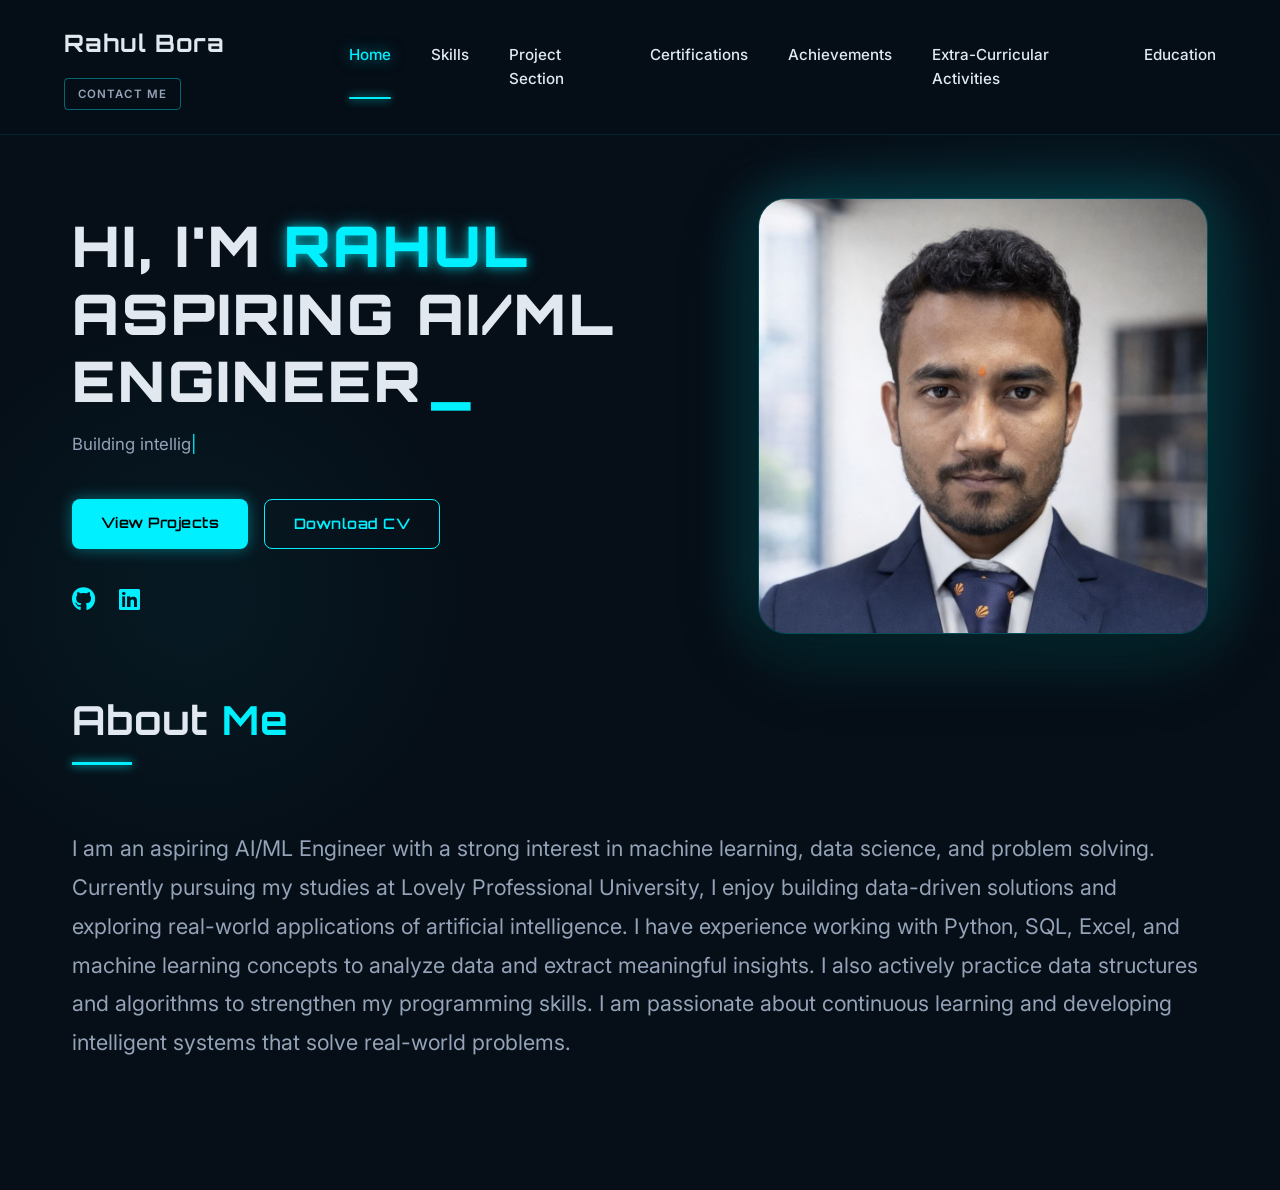
==== index.html @ 7b427ab5 "pushing" ====
<!DOCTYPE html>
<html lang="en">

<head>
    <meta charset="UTF-8">
    <meta name="viewport" content="width=device-width, initial-scale=1.0">
    <title>Rahul |Portfolio</title>
    <meta name="description" content="Portfolio of Rahul - Transforming business with intelligent automation and AI.">
    <link rel="stylesheet" href="styles.css">
    <link rel="preconnect" href="https://fonts.googleapis.com">
    <link rel="preconnect" href="https://fonts.gstatic.com" crossorigin>
    <link
        href="https://fonts.googleapis.com/css2?family=Inter:wght@400;500;600;700&family=Orbitron:wght@500;700;900&display=swap"
        rel="stylesheet">
    <link rel="stylesheet" href="https://cdnjs.cloudflare.com/ajax/libs/font-awesome/6.4.0/css/all.min.css">
</head>

<body>
    <nav class="navbar">
        <div class="logo">
            <span class="logo-text">Rahul Bora</span>
            <a href="contact.html" class="btn-nav-contact">Contact Me</a>
        </div>
        <div class="nav-links">
            <a href="index.html" class="active">Home</a>
            <a href="skills.html">Skills</a>
            <a href="projects.html">Project Section</a>
            <a href="certification.html">Certifications</a>
            <a href="achievements.html">Achievements</a>
            <a href="extracurriculars.html">Extra-Curricular Activities</a>
            <a href="education.html">Education</a>
        </div>
    </nav>

    <main>
        <section id="home" class="hero-section">
            <div class="hero-content">
                <h1>Hi, I'm <span class="highlight">Rahul</span><br>Aspiring AI/ML Engineer</h1>
                <p class="description">
                    Building intelligent AI/ML solutions by turning complex data into predictive models, smart
                    automation, and impactful real-world applications.
                </p>
                <div class="hero-buttons">
                    <a href="projects.html" class="btn btn-primary">View Projects</a>
                    <a href="CV.pdf" class="btn btn-secondary" download>Download CV</a>
                </div>
                <div class="social-links">
                    <a href="https://github.com/rahulbora-45" target="_blank"><i class="fab fa-github"></i></a>
                    <a href="https://www.linkedin.com/in/rahul-bora45" target="_blank"><i
                            class="fab fa-linkedin"></i></a>
                </div>
            </div>
            <div class="hero-image-container">
                <img src="Profile Pic.jpeg" alt="Rahul Bora profile picture" class="profile-image">
            </div>
        </section>

        <section id="about" class="about-section" style="padding-top: 0; margin-top: -2rem;">
            <div class="section-header" style="text-align: left;">
                <h2>About <span class="highlight">Me</span></h2>
                <div class="underline" style="margin-left: 0;"></div>
            </div>
            <div style="text-align: left; color: var(--text-muted); font-size: 1.35rem; line-height: 1.8;">
                <p>I am an aspiring AI/ML Engineer with a strong interest in machine learning, data science, and problem
                    solving. Currently pursuing my studies at Lovely Professional University, I enjoy building
                    data-driven solutions and exploring real-world applications of artificial intelligence. I have
                    experience working with Python, SQL, Excel, and machine learning concepts to analyze data and
                    extract meaningful insights. I also actively practice data structures and algorithms to strengthen
                    my programming skills. I am passionate about continuous learning and developing intelligent systems
                    that solve real-world problems.</p>
            </div>
        </section>

    </main>

    <script src="script.js"></script>
</body>

</html>
---- styles.css ----
:root {
    --bg-color: #060e17;
    /* Dark deep blue */
    --bg-light: #0d1825;
    --text-color: #e2e8f0;
    --accent-color: #00f0ff;
    /* Cyan */
    --accent-hover: #00c3d9;
    --nav-bg: rgba(6, 14, 23, 0.9);
    --card-bg: rgba(13, 24, 37, 0.6);
    --font-heading: 'Orbitron', sans-serif;
    --font-main: 'Inter', sans-serif;
    --text-muted: #94a3b8;

    /* Code syntax colors */
    --code-keyword: #c678dd;
    --code-string: #98c379;
    --code-variable: #e5c07b;
    --code-property: #61afef;
}

* {
    margin: 0;
    padding: 0;
    box-sizing: border-box;
    scroll-behavior: smooth;
}

body {
    background-color: var(--bg-color);
    color: var(--text-color);
    font-family: var(--font-main);
    line-height: 1.6;
    overflow-x: hidden;
    background-image:
        radial-gradient(circle at 15% 50%, rgba(0, 240, 255, 0.05), transparent 25%),
        radial-gradient(circle at 85% 30%, rgba(0, 240, 255, 0.05), transparent 25%);
}

/* Typography */
h1,
h2,
.logo {
    font-family: var(--font-heading);
    letter-spacing: 1px;
}

.highlight {
    color: var(--accent-color);
}

/* Navbar */
.navbar {
    position: fixed;
    top: 0;
    width: 100%;
    padding: 1.5rem 4rem;
    background: var(--nav-bg);
    backdrop-filter: blur(10px);
    z-index: 1000;
    display: flex;
    justify-content: space-between;
    align-items: center;
    border-bottom: 1px solid rgba(0, 240, 255, 0.1);
}

.logo {
    font-size: 1.5rem;
    font-weight: 700;
    display: flex;
    align-items: center;
    gap: 1rem;
    flex-wrap: wrap;
}

.btn-nav-contact {
    font-family: var(--font-main);
    font-size: 0.72rem;
    font-weight: 600;
    letter-spacing: 0.1em;
    text-transform: uppercase;
    text-decoration: none;
    color: var(--text-muted);
    padding: 0.5em 1.1em;
    border: 1px solid rgba(0, 240, 255, 0.4);
    border-radius: 4px;
    transition: color 0.25s ease, border-color 0.25s ease, box-shadow 0.25s ease, background 0.25s ease;
    white-space: nowrap;
}

.btn-nav-contact:hover {
    color: var(--accent-color);
    border-color: var(--accent-color);
    box-shadow: 0 0 14px rgba(0, 240, 255, 0.35);
    background: rgba(0, 240, 255, 0.06);
}

.logo-icon {
    display: flex;
    align-items: center;
    justify-content: center;
    width: 35px;
    height: 35px;
    border-radius: 50%;
    border: 2px solid var(--accent-color);
    color: var(--accent-color);
    font-size: 1.2rem;
}

.nav-links {
    display: flex;
    gap: 2.5rem;
}

.nav-links a {
    color: var(--text-color);
    text-decoration: none;
    font-weight: 500;
    font-size: 0.95rem;
    position: relative;
    padding: 0.2rem 0;
    transition: color 0.3s ease, text-shadow 0.3s ease;
}

.nav-links a::after {
    content: '';
    position: absolute;
    bottom: -4px;
    left: 50%;
    transform: translateX(-50%);
    width: 0;
    height: 2px;
    background: var(--accent-color);
    transition: width 0.3s cubic-bezier(0.175, 0.885, 0.32, 1.275), box-shadow 0.3s ease;
    box-shadow: 0 0 10px var(--accent-color);
    border-radius: 2px;
}

.nav-links a:hover,
.nav-links a.active {
    color: var(--accent-color);
    text-shadow: 0 0 15px rgba(0, 240, 255, 0.6);
}

.nav-links a:hover::after,
.nav-links a.active::after {
    width: 100%;
}

/* Main Container */
main {
    max-width: 1200px;
    margin: 0 auto;
    padding: 0 2rem;
}

/* Hero Section */
.hero-section {
    display: flex;
    justify-content: space-between;
    align-items: center;
    padding: 12rem 0 5rem 0;
    min-height: 80vh;
}

.hero-content {
    flex: 1;
    padding-right: 2rem;
    animation: fadeIn 1s ease-out forwards;
}

.hero-content h1 {
    font-size: 3.5rem;
    font-weight: 900;
    margin-bottom: 1rem;
    line-height: 1.2;
    text-transform: uppercase;
    letter-spacing: 3px;
    display: inline-block;
}

.hero-content h1 .highlight {
    color: var(--accent-color);
    text-shadow: 0 0 10px rgba(0, 240, 255, 0.6), 0 0 20px rgba(0, 240, 255, 0.4);
}

.hero-content h1::after {
    content: "_";
    color: var(--accent-color);
    animation: blinkCursor 1s step-start infinite;
    margin-left: 5px;
}

@keyframes blinkCursor {
    50% {
        opacity: 0;
    }
}

.description {
    font-size: 1.05rem;
    color: var(--text-muted);
    margin-bottom: 2.5rem;
    max-width: 580px;
    line-height: 1.7;
}

.hero-buttons {
    display: flex;
    gap: 1rem;
    margin-bottom: 2rem;
}

.btn {
    display: inline-block;
    padding: 0.8rem 1.8rem;
    border-radius: 8px;
    text-decoration: none;
    font-weight: 600;
    font-family: var(--font-heading);
    font-size: 0.9rem;
    letter-spacing: 0.5px;
    transition: all 0.3s ease;
}

.btn-primary {
    background-color: var(--accent-color);
    color: #000;
    box-shadow: 0 0 15px rgba(0, 240, 255, 0.4);
}

.btn-primary:hover {
    background-color: var(--accent-hover);
    box-shadow: 0 0 25px rgba(0, 240, 255, 0.6);
    transform: translateY(-2px);
}

.btn-secondary {
    background-color: transparent;
    color: var(--accent-color);
    border: 1px solid var(--accent-color);
}

.btn-secondary:hover {
    background-color: rgba(0, 240, 255, 0.1);
    transform: translateY(-2px);
}

.social-links {
    display: flex;
    gap: 1.5rem;
}

.social-links a {
    color: var(--accent-color);
    font-size: 1.5rem;
    transition: all 0.3s ease;
}

.social-links a:hover {
    color: #fff;
    text-shadow: 0 0 10px var(--accent-color);
    transform: translateY(-3px);
}

/* Hero Image */
.hero-image-container {
    flex: 1;
    display: flex;
    justify-content: flex-end;
    animation: slideInRight 1s ease-out forwards;
}

.profile-image {
    width: 450px;
    height: auto;
    border-radius: 28px;
    border: 1px solid rgba(0, 240, 255, 0.18);
    box-shadow:
        0 22px 55px rgba(0, 0, 0, 0.55),
        0 0 0 3px rgba(0, 240, 255, 0.07) inset,
        0 0 70px rgba(0, 240, 255, 0.14);
    filter: drop-shadow(0 0 30px rgba(0, 240, 255, 0.2));
    animation: float 6s ease-in-out infinite;
}

/* About Section */
.about-section {
    padding: 5rem 0 8rem 0;
}

.section-header {
    text-align: center;
    margin-bottom: 4rem;
}

.section-header h2 {
    font-size: 2.5rem;
    display: inline-block;
}

.underline {
    height: 3px;
    width: 60px;
    background-color: var(--accent-color);
    margin: 10px auto 0;
    box-shadow: 0 0 10px var(--accent-color);
}

.about-content {
    display: grid;
    grid-template-columns: 1fr 1fr;
    gap: 4rem;
    align-items: stretch;
}

/* Skills page: panels slide in when section is shown (triggered via .skills-panels-visible) */
.skills-page .about-content .code-window,
.skills-page .about-content .about-text {
    opacity: 0;
    will-change: transform, opacity;
}

.skills-page .about-content .code-window {
    transform: translateX(-4.5rem);
}

.skills-page .about-content .about-text {
    transform: translateX(4.5rem);
}

.skills-page .about-content.skills-panels-visible .code-window {
    animation: skillsPanelFromLeft 0.9s cubic-bezier(0.22, 1, 0.36, 1) forwards;
}

.skills-page .about-content.skills-panels-visible .about-text {
    animation: skillsPanelFromRight 0.9s cubic-bezier(0.22, 1, 0.36, 1) 0.08s forwards;
}

@media (prefers-reduced-motion: reduce) {

    .skills-page .about-content .code-window,
    .skills-page .about-content .about-text {
        opacity: 1;
        transform: none;
        will-change: auto;
    }

    .skills-page .about-content.skills-panels-visible .code-window,
    .skills-page .about-content.skills-panels-visible .about-text {
        animation: none;
    }
}

/* Code Window Container */
.code-window {
    background-color: #0d1117;
    border-radius: 12px;
    border: 1px solid rgba(255, 255, 255, 0.1);
    overflow: hidden;
    box-shadow: 0 20px 40px rgba(0, 0, 0, 0.5);
    display: flex;
    flex-direction: column;
    transition: transform 0.4s ease, box-shadow 0.4s ease, border-color 0.4s ease;
}

.code-window:hover {
    transform: translateY(-5px);
    box-shadow: 0 25px 50px rgba(0, 0, 0, 0.6), 0 0 20px rgba(0, 240, 255, 0.2);
    border-color: rgba(0, 240, 255, 0.3);
}

.window-header {
    background-color: #161b22;
    padding: 12px 20px;
    display: flex;
    align-items: center;
    border-bottom: 1px solid rgba(255, 255, 255, 0.05);
}

.dots {
    display: flex;
    gap: 8px;
    margin-right: 20px;
}

.dot {
    width: 12px;
    height: 12px;
    border-radius: 50%;
}

.dot.red {
    background-color: #ff5f56;
}

.dot.yellow {
    background-color: #ffbd2e;
}

.dot.green {
    background-color: #27c93f;
}

.filename {
    color: var(--text-muted);
    font-size: 0.9rem;
    font-family: monospace;
    flex: 1;
    text-align: center;
    margin-right: 44px;
    /* offset for dots to keep centered */
}

.code-content {
    padding: 24px;
    font-family: 'Consolas', 'Monaco', monospace;
    font-size: 0.95rem;
    line-height: 1.7;
    overflow-x: auto;
}

.code-content .keyword {
    color: var(--code-keyword);
}

.code-content .string {
    color: var(--code-string);
}

.code-content .variable {
    color: var(--code-variable);
}

.code-content .property {
    color: var(--code-property);
}

.profile-code-pre {
    min-height: 11.5em;
    margin: 0;
}

.profile-typewriter-cursor {
    display: inline-block;
    color: var(--accent-color);
    animation: blinkCursor 1s step-end infinite;
    font-weight: 600;
    margin-left: 1px;
}

/* About Text & Progress */
.about-text {
    display: flex;
    flex-direction: column;
    justify-content: center;
}

.subsection-title {
    font-family: var(--font-heading);
    color: var(--accent-color);
    font-size: 1.4rem;
    margin-bottom: 1rem;
    letter-spacing: 0.5px;
}

.mt-2 {
    margin-top: 2.5rem;
}

.about-text p {
    color: var(--text-muted);
    margin-bottom: 1.5rem;
}

/* Progress Bars */
.skills-list {
    display: flex;
    flex-direction: column;
    gap: 1rem;
    margin-bottom: 2rem;
    max-height: 380px;
    overflow-y: auto;
    padding-right: 0.5rem;
}

.skills-list::-webkit-scrollbar {
    width: 6px;
}

.skills-list::-webkit-scrollbar-track {
    background: rgba(255, 255, 255, 0.05);
    border-radius: 3px;
}

.skills-list::-webkit-scrollbar-thumb {
    background: rgba(0, 240, 255, 0.3);
    border-radius: 3px;
}

.skills-list::-webkit-scrollbar-thumb:hover {
    background: rgba(0, 240, 255, 0.6);
}

.skill-item {
    width: 100%;
    background: rgba(13, 24, 37, 0.4);
    backdrop-filter: blur(5px);
    padding: 0.9rem 1.2rem;
    border-radius: 10px;
    border: 1px solid rgba(0, 240, 255, 0.05);
    transition: all 0.3s ease;
    opacity: 0;
    transform: translateX(-20px);
    animation: slideInRight 0.6s ease-out forwards;
}

.skill-item:nth-child(1) {
    animation-delay: 0.1s;
}

.skill-item:nth-child(2) {
    animation-delay: 0.2s;
}

.skill-item:nth-child(3) {
    animation-delay: 0.3s;
}

.skill-item:nth-child(4) {
    animation-delay: 0.4s;
}

.skill-item:nth-child(5) {
    animation-delay: 0.5s;
}

.skill-item:nth-child(6) {
    animation-delay: 0.6s;
}

.skill-item:nth-child(7) {
    animation-delay: 0.7s;
}

.skill-item:hover {
    transform: translateX(5px) scale(1.02);
    background: rgba(13, 24, 37, 0.7);
    border-color: rgba(0, 240, 255, 0.3);
    box-shadow: 0 5px 15px rgba(0, 0, 0, 0.3), inset 0 0 10px rgba(0, 240, 255, 0.05);
}

.skill-info {
    display: flex;
    justify-content: space-between;
    margin-bottom: 12px;
    font-size: 0.95rem;
    font-weight: 600;
}

.skill-info span:last-child {
    color: var(--accent-color);
    text-shadow: 0 0 5px rgba(0, 240, 255, 0.5);
}

.progress-bar {
    height: 8px;
    background-color: rgba(255, 255, 255, 0.05);
    border-radius: 4px;
    overflow: hidden;
    position: relative;
    box-shadow: inset 0 1px 3px rgba(0, 0, 0, 0.5);
}

.progress {
    height: 100%;
    background: linear-gradient(90deg, var(--accent-color), #00ff88);
    border-radius: 4px;
    box-shadow: 0 0 15px var(--accent-color);
    transform-origin: left;
    animation: fillProgress 1.5s cubic-bezier(0.1, 0.7, 0.1, 1) forwards;
}

.progress::after {
    content: '';
    position: absolute;
    right: 0;
    top: 50%;
    transform: translateY(-50%);
    width: 6px;
    height: 14px;
    background: #fff;
    border-radius: 2px;
    box-shadow: 0 0 10px #fff, 0 0 20px var(--accent-color);
}

@keyframes fillProgress {
    from {
        transform: scaleX(0);
    }

    to {
        transform: scaleX(1);
    }
}

/* Tags */
.tags {
    display: flex;
    flex-wrap: wrap;
    gap: 12px;
    margin-top: auto;
}

.tag {
    padding: 8px 18px;
    border-radius: 25px;
    border: 1px solid rgba(0, 240, 255, 0.2);
    color: var(--accent-color);
    font-size: 0.85rem;
    font-weight: 500;
    letter-spacing: 0.5px;
    background-color: rgba(0, 240, 255, 0.05);
    backdrop-filter: blur(5px);
    transition: all 0.3s cubic-bezier(0.175, 0.885, 0.32, 1.275);
    opacity: 0;
    transform: translateY(10px);
    animation: fadeIn 0.5s ease-out forwards;
}

.tags .tag:nth-child(1) {
    animation-delay: 0.3s;
}

.tags .tag:nth-child(2) {
    animation-delay: 0.4s;
}

.tags .tag:nth-child(3) {
    animation-delay: 0.5s;
}

.tags .tag:nth-child(4) {
    animation-delay: 0.6s;
}

.tags .tag:nth-child(5) {
    animation-delay: 0.7s;
}

.tags .tag:nth-child(6) {
    animation-delay: 0.8s;
}

.tags .tag:nth-child(7) {
    animation-delay: 0.9s;
}

.tag:hover {
    background-color: var(--accent-color);
    color: #000;
    box-shadow: 0 0 15px rgba(0, 240, 255, 0.5);
    transform: translateY(-3px) scale(1.05);
}

/* Project Tech Stack Tags */
.tech-stack {
    display: flex;
    flex-wrap: wrap;
    gap: 10px;
}

.tech-tag {
    padding: 6px 14px;
    border-radius: 6px;
    background: rgba(0, 240, 255, 0.05);
    border: 1px solid rgba(0, 240, 255, 0.2);
    color: var(--accent-color);
    font-size: 0.85rem;
    font-weight: 500;
    letter-spacing: 0.5px;
    transition: all 0.3s ease;
}

.tech-tag:hover {
    background: rgba(0, 240, 255, 0.15);
    border-color: var(--accent-color);
    box-shadow: 0 0 15px rgba(0, 240, 255, 0.3);
    transform: translateY(-2px);
    color: #fff;
    text-shadow: 0 0 5px rgba(0, 240, 255, 0.8);
}

/* Education Timeline Section */
.education-timeline {
    position: relative;
    max-width: 800px;
    margin: 0 auto;
    padding: 2rem 0;
}

.education-timeline::before {
    content: '';
    position: absolute;
    top: 0;
    left: 20px;
    height: 100%;
    width: 2px;
    background: linear-gradient(to bottom, transparent, var(--accent-color), transparent);
    box-shadow: 0 0 10px var(--accent-color);
}

.timeline-item {
    position: relative;
    padding-left: 60px;
    margin-bottom: 3rem;
    opacity: 0;
    transform: translateX(-30px);
    animation: slideInRight 0.8s ease-out forwards;
}

.timeline-item:nth-child(1) {
    animation-delay: 0.1s;
}

.timeline-item:nth-child(2) {
    animation-delay: 0.3s;
}

.timeline-item:nth-child(3) {
    animation-delay: 0.5s;
}

.timeline-item:last-child {
    margin-bottom: 0;
}

.timeline-dot {
    position: absolute;
    left: 0;
    top: 0;
    width: 42px;
    height: 42px;
    background: var(--bg-color);
    border: 2px solid var(--accent-color);
    border-radius: 50%;
    display: flex;
    align-items: center;
    justify-content: center;
    color: var(--accent-color);
    font-size: 1.1rem;
    box-shadow: 0 0 15px rgba(0, 240, 255, 0.4);
    z-index: 2;
    transition: all 0.3s ease;
}

.timeline-item:hover .timeline-dot {
    background: var(--accent-color);
    color: #000;
    box-shadow: 0 0 20px var(--accent-color), 0 0 40px var(--accent-color);
    transform: scale(1.1);
}

.timeline-content {
    background: rgba(13, 24, 37, 0.4);
    backdrop-filter: blur(10px);
    border: 1px solid rgba(0, 240, 255, 0.1);
    border-radius: 12px;
    padding: 1.8rem;
    position: relative;
    transition: all 0.4s ease;
    overflow: hidden;
}

.timeline-content::before {
    content: '';
    position: absolute;
    top: 0;
    left: 0;
    width: 3px;
    height: 0;
    background: var(--accent-color);
    transition: height 0.4s ease;
}

.timeline-item:hover .timeline-content {
    transform: translateY(-5px);
    border-color: rgba(0, 240, 255, 0.3);
    box-shadow: 0 10px 30px rgba(0, 0, 0, 0.5), inset 0 0 20px rgba(0, 240, 255, 0.05);
}

.timeline-item:hover .timeline-content::before {
    height: 100%;
}

.timeline-header {
    display: flex;
    justify-content: space-between;
    align-items: flex-start;
    flex-wrap: wrap;
    gap: 10px;
    margin-bottom: 0.8rem;
}

.timeline-header .duration {
    font-size: 0.85rem;
    color: var(--accent-color);
    background: rgba(0, 240, 255, 0.1);
    padding: 0.3rem 0.8rem;
    border-radius: 20px;
    border: 1px solid rgba(0, 240, 255, 0.2);
    display: flex;
    align-items: center;
    gap: 6px;
}

.timeline-content .institution {
    color: #fff;
    font-size: 1.25rem;
    font-family: var(--font-heading);
    margin: 0;
    letter-spacing: 0.5px;
}

.timeline-content .degree {
    color: var(--text-color);
    font-size: 1.05rem;
    font-weight: 500;
    margin-bottom: 1.2rem;
}

.timeline-details {
    display: flex;
    justify-content: space-between;
    align-items: center;
    border-top: 1px solid rgba(255, 255, 255, 0.05);
    padding-top: 1.2rem;
    font-size: 0.9rem;
}

.timeline-details .location {
    color: var(--text-muted);
    display: flex;
    align-items: center;
    gap: 6px;
}

.timeline-details .score {
    font-weight: 600;
    font-family: var(--font-heading);
    letter-spacing: 1px;
}

/* Animations */
@keyframes fadeIn {
    from {
        opacity: 0;
        transform: translateY(20px);
    }

    to {
        opacity: 1;
        transform: translateY(0);
    }
}

@keyframes slideInRight {
    from {
        opacity: 0;
        transform: translateX(30px);
    }

    to {
        opacity: 1;
        transform: translateX(0);
    }
}

@keyframes skillsPanelFromLeft {
    from {
        opacity: 0;
        transform: translateX(-4.5rem);
    }

    to {
        opacity: 1;
        transform: translateX(0);
    }
}

@keyframes skillsPanelFromRight {
    from {
        opacity: 0;
        transform: translateX(4.5rem);
    }

    to {
        opacity: 1;
        transform: translateX(0);
    }
}

@keyframes float {
    0% {
        transform: translateY(0px);
    }

    50% {
        transform: translateY(-15px);
    }

    100% {
        transform: translateY(0px);
    }
}

/* Responsive */
@media (max-width: 968px) {
    .navbar {
        padding: 1.5rem 2rem;
    }

    .hero-section {
        flex-direction: column;
        text-align: center;
        padding-top: 8rem;
    }

    .hero-content {
        padding-right: 0;
        margin-bottom: 3rem;
    }

    .description {
        margin: 0 auto 2.5rem auto;
    }

    .hero-buttons {
        justify-content: center;
    }

    .social-links {
        justify-content: center;
    }

    .hero-image-container {
        justify-content: center;
    }

    .about-content {
        grid-template-columns: 1fr;
    }

    .timeline-item {
        padding-left: 40px;
    }

    .timeline-dot {
        width: 32px;
        height: 32px;
        font-size: 0.9rem;
    }

    .timeline-header {
        flex-direction: column;
    }

    .timeline-details {
        flex-direction: column;
        align-items: flex-start;
        gap: 10px;
    }
}

/* Extracurriculars Section */
.extracurriculars-container {
    display: flex;
    gap: 3rem;
    align-items: flex-start;
    background: var(--card-bg);
    padding: 2.5rem;
    border-radius: 12px;
    border: 1px solid rgba(0, 240, 255, 0.1);
    box-shadow: 0 10px 30px rgba(0, 0, 0, 0.3);
    transition: transform 0.3s ease, border-color 0.3s ease;
}

.extracurriculars-container:hover {
    transform: translateY(-5px);
    border-color: rgba(0, 240, 255, 0.3);
}

.extracurricular-images {
    flex: 1;
    display: flex;
    flex-direction: column;
    gap: 1.5rem;
}

.extracurricular-images img {
    width: 100%;
    border-radius: 8px;
    box-shadow: 0 5px 15px rgba(0, 0, 0, 0.5);
    border: 1px solid rgba(255, 255, 255, 0.1);
    transition: transform 0.3s ease;
}

.extracurricular-images img:hover {
    transform: scale(1.02);
}

.extracurricular-text {
    flex: 1;
}

.extracurricular-text h3 {
    color: var(--accent-color);
    font-size: 1.5rem;
    margin-bottom: 1rem;
    font-family: var(--font-heading);
}

.extracurricular-text p {
    color: var(--text-color);
    font-size: 1.05rem;
    line-height: 1.7;
}

@media (max-width: 968px) {
    .extracurriculars-container {
        flex-direction: column;
    }
}

/* Achievements Specific Effects */
.achievement-card {
    transition: all 0.5s cubic-bezier(0.175, 0.885, 0.32, 1.275);
    position: relative;
    overflow: hidden;
    z-index: 1;
}

.achievement-card::before {
    content: '';
    position: absolute;
    top: 0;
    left: -100%;
    width: 50%;
    height: 100%;
    background: linear-gradient(90deg, transparent, rgba(0, 240, 255, 0.2), transparent);
    transform: skewX(-20deg);
    transition: all 0.5s ease;
    z-index: -1;
}

.timeline-item:hover .achievement-card {
    transform: translateY(-10px) scale(1.03);
    border-color: rgba(0, 240, 255, 0.8);
    box-shadow: 0 15px 35px rgba(0, 0, 0, 0.6), 0 0 20px rgba(0, 240, 255, 0.3);
}

.timeline-item:hover .achievement-card::before {
    left: 200%;
    transition: all 0.8s ease;
}

.timeline-item:hover .achievement-dot {
    background: var(--accent-color);
    color: #000;
    box-shadow: 0 0 20px var(--accent-color), 0 0 40px var(--accent-color);
    transform: scale(1.3) rotate(360deg);
}

.achievement-dot {
    transition: all 0.6s cubic-bezier(0.68, -0.55, 0.265, 1.55);
}

/* Projects Section */
.projects-grid {
    display: flex;
    flex-direction: column;
    gap: 3rem;
    margin-top: 2rem;
}

.project-card {
    display: flex;
    flex-direction: column;
    background: #111822;
    /* Matches dark theme card */
    border-radius: 16px;
    border: 1px solid rgba(0, 240, 255, 0.05);
    box-shadow: 0 10px 30px rgba(0, 0, 0, 0.4);
    overflow: hidden;
    /* Initial state for intersection observer */
    opacity: 0;
    transform: translateY(50px) scale(0.95);
    transition: opacity 0.6s ease-out, transform 0.6s cubic-bezier(0.175, 0.885, 0.32, 1.275), box-shadow 0.2s ease, border-color 0.2s ease;
}

.project-card.visible {
    opacity: 1;
    transform: translateY(0) scale(1);
    /* JS will take over transform on hover, so this reset is needed */
}

/* Fast transition when hovering to make 3D effect responsive */
.project-card.animated:hover {
    transition: transform 0.1s ease-out, box-shadow 0.2s ease-out, border-color 0.2s ease-out;
}

/* Interactive cursor-tracking glow */
.project-card::before {
    content: '';
    position: absolute;
    top: 0;
    left: 0;
    width: 100%;
    height: 100%;
    background: radial-gradient(
        600px circle at var(--mouse-x, 0) var(--mouse-y, 0),
        rgba(0, 240, 255, 0.06),
        transparent 40%
    );
    opacity: 0;
    transition: opacity 0.5s ease;
    pointer-events: none;
    z-index: 1;
}

.project-card:hover::before {
    opacity: 1;
}

@media (min-width: 968px) {
    .project-card {
        flex-direction: row;
        align-items: stretch;
    }
}

/* Base hover state fallback in case JS fails */
.project-card:hover:not(.animated) {
    transform: translateY(-8px);
    border-color: rgba(0, 240, 255, 0.4);
    box-shadow: 0 15px 40px rgba(0, 0, 0, 0.5), 0 0 20px rgba(0, 240, 255, 0.15);
}

.project-content {
    flex: 1;
    padding: 1.5rem 2rem;
    display: flex;
    flex-direction: column;
}

.project-content h3 {
    font-size: 2rem;
    margin-bottom: 0.5rem;
    font-family: var(--font-heading);
    letter-spacing: 1px;
    font-weight: 800;
    text-transform: uppercase;
    background: linear-gradient(90deg, #00f0ff, #0088ff);
    background-clip: text;
    -webkit-background-clip: text;
    -webkit-text-fill-color: transparent;
    text-shadow: 0 0 20px rgba(0, 240, 255, 0.4);
    position: relative;
    display: inline-block;
}

.project-content h3::after {
    content: '';
    position: absolute;
    bottom: -4px;
    left: 0;
    width: 0;
    height: 2px;
    background: linear-gradient(to right, #00f0ff, transparent);
    transition: width 0.4s ease;
}

.project-card:hover .project-content h3::after {
    width: 100%;
}

.project-subtitle {
    font-size: 1rem;
    color: var(--text-muted);
}

.project-description {
    color: var(--text-color);
    margin-bottom: 1rem;
    line-height: 1.5;
    font-size: 0.9rem;
    padding-left: 1.2rem;
}

.project-description li {
    margin-bottom: 0.4rem;
    color: #cbd5e1;
}

.project-description strong {
    color: #e2e8f0;
    font-weight: 600;
}

.tech-stack {
    display: flex;
    flex-wrap: wrap;
    gap: 1.5rem;
    margin-top: auto;
    margin-bottom: 1.5rem;
}

.tech-tag {
    color: #e2e8f0;
    font-size: 0.95rem;
    font-weight: 600;
}

.project-links {
    margin-top: 1rem;
    display: flex;
    align-items: center;
}

.github-link {
    display: inline-flex;
    align-items: center;
    gap: 0.75rem;
    padding: 0.75rem 1.75rem;
    background: linear-gradient(135deg, rgba(0, 240, 255, 0.1) 0%, rgba(0, 240, 255, 0.05) 100%);
    border: 1px solid rgba(0, 240, 255, 0.2);
    border-radius: 30px;
    color: #e2e8f0;
    font-size: 0.95rem;
    font-weight: 600;
    text-decoration: none;
    text-transform: uppercase;
    letter-spacing: 0.5px;
    transition: all 0.4s cubic-bezier(0.175, 0.885, 0.32, 1.275);
    backdrop-filter: blur(10px);
    box-shadow: 0 4px 15px rgba(0, 0, 0, 0.2);
    position: relative;
    overflow: hidden;
}

.github-link::before {
    content: '';
    position: absolute;
    top: 0;
    left: -100%;
    width: 50%;
    height: 100%;
    background: linear-gradient(90deg, transparent, rgba(255, 255, 255, 0.2), transparent);
    transform: skewX(-20deg);
    transition: all 0.6s ease;
}

.github-link i {
    font-size: 1.2rem;
    color: var(--accent-color);
    transition: transform 0.4s ease;
}

.github-link:hover {
    transform: translateY(-4px) scale(1.02);
    background: rgba(0, 240, 255, 0.15);
    border-color: rgba(0, 240, 255, 0.5);
    color: #fff;
    box-shadow: 0 10px 25px rgba(0, 240, 255, 0.2), inset 0 0 15px rgba(0, 240, 255, 0.1);
}

.github-link:hover::before {
    left: 200%;
}

.github-link:hover i {
    transform: scale(1.1) rotate(5deg);
}

.project-image-container {
    flex: 1;
    display: flex;
    align-items: center;
    justify-content: center;
    background: rgba(0, 0, 0, 0.2);
    padding: 1rem;
    border-left: 1px solid rgba(255, 255, 255, 0.05);
}

.project-image-container img {
    max-width: 100%;
    border-radius: 8px;
    box-shadow: 0 5px 20px rgba(0, 0, 0, 0.5);
    transition: transform 0.4s ease;
}

.project-card:hover .project-image-container img {
    transform: scale(1.03);
}

/* Extracurriculars Section Styling */
.extracurriculars-container {
    display: flex;
    flex-wrap: wrap;
    gap: 3rem;
    align-items: center;
    background: rgba(0, 0, 0, 0.4);
    padding: 3rem;
    border-radius: 20px;
    border: 1px solid rgba(0, 240, 255, 0.1);
    box-shadow: 0 10px 30px rgba(0, 0, 0, 0.5), inset 0 0 20px rgba(0, 240, 255, 0.05);
    position: relative;
    overflow: hidden;
    opacity: 0;
    transform: translateY(30px);
    visibility: hidden;
    transition: opacity 0.8s cubic-bezier(0.175, 0.885, 0.32, 1.275), transform 0.8s cubic-bezier(0.175, 0.885, 0.32, 1.275), box-shadow 0.4s ease, border-color 0.4s ease;
}

.extracurriculars-container.visible {
    opacity: 1;
    transform: translateY(0);
    visibility: visible;
}

.extracurriculars-container::before {
    content: '';
    position: absolute;
    top: 0; left: 0; right: 0; bottom: 0;
    pointer-events: none;
    background: radial-gradient(circle at center, rgba(0, 240, 255, 0.1) 0%, transparent 70%);
    opacity: 0;
    transition: opacity 0.5s ease;
}

.extracurriculars-container:hover {
    transform: translateY(-5px);
    box-shadow: 0 15px 40px rgba(0, 240, 255, 0.15), inset 0 0 30px rgba(0, 240, 255, 0.1);
    border-color: rgba(0, 240, 255, 0.3);
}

.extracurriculars-container:hover::before {
    opacity: 1;
}

.extracurricular-images {
    flex: 1;
    min-width: 300px;
    display: flex;
    flex-direction: column;
    gap: 1.5rem;
}

.extracurricular-images img {
    width: 100%;
    border-radius: 12px;
    box-shadow: 0 10px 25px rgba(0, 0, 0, 0.6);
    transition: transform 0.5s cubic-bezier(0.175, 0.885, 0.32, 1.275), box-shadow 0.5s ease, filter 0.5s ease;
    border: 1px solid rgba(255, 255, 255, 0.05);
    filter: brightness(0.8) contrast(1.1);
}

.extracurricular-images img:hover {
    transform: scale(1.05) rotate(1deg);
    box-shadow: 0 15px 35px rgba(0, 240, 255, 0.2);
    border-color: rgba(0, 240, 255, 0.4);
    filter: brightness(1) contrast(1.2);
    z-index: 10;
}

.extracurricular-text {
    flex: 1.5;
    min-width: 300px;
}

.extracurricular-text h3 {
    color: var(--accent-color);
    font-size: 1.5rem;
    margin-bottom: 2rem;
    text-shadow: 0 0 10px rgba(0, 240, 255, 0.3);
    position: relative;
    display: inline-block;
}

.extracurricular-text h3::after {
    content: '';
    position: absolute;
    bottom: -10px;
    left: 0;
    width: 50px;
    height: 3px;
    background: var(--accent-color);
    border-radius: 2px;
    box-shadow: 0 0 10px var(--accent-color);
    transition: width 0.4s ease;
}

.extracurriculars-container:hover .extracurricular-text h3::after {
    width: 100%;
}

.extracurricular-text p {
    color: var(--text-color);
    line-height: 1.8;
    font-size: 1.05rem;
    opacity: 0.9;
    letter-spacing: 0.3px;
}

/* ========== Contact page (Get in Touch + form) ========== */
.contact-section {
    padding-top: 8rem;
    padding-bottom: 5rem;
    max-width: 1120px;
    margin-left: auto;
    margin-right: auto;
    position: relative;
    overflow: hidden;
}

.contact-orb {
    position: absolute;
    pointer-events: none;
    border-radius: 999px;
    filter: blur(14px);
    opacity: 0.35;
    z-index: 0;
}

.contact-orb-left {
    width: 240px;
    height: 240px;
    left: -90px;
    top: 22%;
    background: radial-gradient(circle at 40% 40%, rgba(0, 240, 255, 0.45), transparent 68%);
    animation: contactOrbDriftLeft 7.5s ease-in-out infinite;
}

.contact-orb-right {
    width: 280px;
    height: 280px;
    right: -110px;
    top: 8%;
    background: radial-gradient(circle at 45% 45%, rgba(0, 240, 255, 0.35), transparent 70%);
    animation: contactOrbDriftRight 8.5s ease-in-out infinite;
}

.contact-split {
    display: grid;
    grid-template-columns: minmax(0, 1fr) minmax(0, 1.05fr);
    gap: clamp(2rem, 5vw, 4rem);
    align-items: start;
    position: relative;
    z-index: 1;
}

.contact-heading {
    font-family: var(--font-heading);
    font-size: clamp(2rem, 4.5vw, 2.85rem);
    letter-spacing: 2px;
    margin-bottom: 1.1rem;
    line-height: 1.15;
}

.contact-heading .highlight {
    color: var(--accent-color);
    text-shadow: 0 0 28px rgba(0, 240, 255, 0.5);
}

.contact-lead {
    color: var(--text-muted);
    font-size: 1.03rem;
    line-height: 1.75;
    margin-bottom: 2.15rem;
    max-width: 34rem;
}

.contact-channels {
    list-style: none;
    display: flex;
    flex-direction: column;
    gap: 1.35rem;
}

.contact-channels li {
    display: flex;
    gap: 1rem;
    align-items: flex-start;
    opacity: 0;
    transform: translateY(10px);
    animation: contactItemIn 0.65s cubic-bezier(0.22, 1, 0.36, 1) forwards;
}

.contact-channels li:nth-child(1) { animation-delay: 0.18s; }
.contact-channels li:nth-child(2) { animation-delay: 0.28s; }
.contact-channels li:nth-child(3) { animation-delay: 0.38s; }
.contact-channels li:nth-child(4) { animation-delay: 0.48s; }

.contact-channel-icon {
    flex-shrink: 0;
    width: 2.75rem;
    height: 2.75rem;
    display: flex;
    align-items: center;
    justify-content: center;
    border-radius: 12px;
    background: rgba(0, 240, 255, 0.10);
    border: 1px solid rgba(0, 240, 255, 0.28);
    color: var(--accent-color);
    font-size: 1.1rem;
    box-shadow: 0 0 20px rgba(0, 240, 255, 0.14);
    transition: transform 0.25s ease, box-shadow 0.25s ease, border-color 0.25s ease, background 0.25s ease;
}

.contact-channels li:hover .contact-channel-icon {
    transform: translateY(-2px) scale(1.03);
    border-color: rgba(0, 240, 255, 0.45);
    box-shadow: 0 10px 30px rgba(0, 240, 255, 0.18);
    background: rgba(0, 240, 255, 0.14);
}

.contact-channel-label {
    display: block;
    font-size: 0.72rem;
    text-transform: uppercase;
    letter-spacing: 0.12em;
    color: rgba(148, 163, 184, 0.9);
    margin-bottom: 0.25rem;
}

.contact-channel-value {
    color: #e2e8f0;
    text-decoration: none;
    font-weight: 500;
    word-break: break-word;
    transition: color 0.2s ease, text-shadow 0.2s ease;
}

a.contact-channel-value:hover {
    color: var(--accent-color);
    text-shadow: 0 0 12px rgba(0, 240, 255, 0.35);
}

.contact-form-panel {
    background: linear-gradient(160deg, rgba(13, 24, 37, 0.88) 0%, rgba(6, 14, 23, 0.78) 100%);
    border: 1px solid rgba(0, 240, 255, 0.20);
    border-radius: 18px;
    padding: 2.2rem 2.2rem 2.4rem;
    box-shadow:
        0 14px 50px rgba(0, 0, 0, 0.45),
        0 0 0 1px rgba(255, 255, 255, 0.04) inset,
        0 0 70px rgba(0, 240, 255, 0.08);
    backdrop-filter: blur(14px);
    -webkit-backdrop-filter: blur(14px);
    position: relative;
    overflow: hidden;
    will-change: transform;
    transition: transform 0.35s ease, box-shadow 0.35s ease, border-color 0.35s ease;
    transform-style: preserve-3d;
}

.contact-form-panel::before {
    content: '';
    position: absolute;
    inset: -2px;
    background: conic-gradient(from 180deg, transparent, rgba(0, 240, 255, 0.35), transparent 30%, rgba(0, 240, 255, 0.22), transparent 60%);
    opacity: 0.55;
    filter: blur(14px);
    animation: contactBorderSpin 8s linear infinite;
    pointer-events: none;
}

.contact-form-panel::after {
    content: '';
    position: absolute;
    inset: 0;
    background: radial-gradient(420px circle at var(--mouse-x, 30%) var(--mouse-y, 25%), rgba(0, 240, 255, 0.12), transparent 55%);
    opacity: 0;
    transition: opacity 0.35s ease;
    pointer-events: none;
}

.contact-form-panel:hover {
    transform: translateY(-6px);
    border-color: rgba(0, 240, 255, 0.32);
    box-shadow:
        0 18px 60px rgba(0, 0, 0, 0.5),
        0 0 0 1px rgba(0, 240, 255, 0.10) inset,
        0 0 90px rgba(0, 240, 255, 0.12);
}

.contact-form-panel:hover::after {
    opacity: 1;
}

.contact-form {
    display: flex;
    flex-direction: column;
    gap: 1.05rem;
}

.contact-field {
    opacity: 0;
    transform: translateY(8px);
    animation: contactFieldIn 0.5s ease-out forwards;
}

.contact-field:nth-child(1) { animation-delay: 0.12s; }
.contact-field:nth-child(2) { animation-delay: 0.2s; }
.contact-field:nth-child(3) { animation-delay: 0.28s; }
.contact-field:nth-child(4) { animation-delay: 0.36s; }

.contact-submit {
    opacity: 0;
    animation: contactFieldIn 0.5s ease-out 0.46s forwards;
}

.contact-field input,
.contact-field textarea {
    width: 100%;
    padding: 0.85rem 1rem;
    border-radius: 10px;
    border: 1px solid rgba(255, 255, 255, 0.10);
    background: rgba(0, 0, 0, 0.28);
    color: var(--text-color);
    font-family: var(--font-main);
    font-size: 1rem;
    transition: border-color 0.25s ease, box-shadow 0.25s ease, background 0.25s ease;
}

.contact-field textarea {
    resize: vertical;
    min-height: 160px;
}

.contact-field input::placeholder,
.contact-field textarea::placeholder {
    color: rgba(148, 163, 184, 0.7);
}

.contact-field input:focus,
.contact-field textarea:focus {
    outline: none;
    border-color: rgba(0, 240, 255, 0.55);
    box-shadow: 0 0 0 3px rgba(0, 240, 255, 0.14);
    background: rgba(0, 0, 0, 0.36);
}

.contact-submit {
    margin-top: 0.5rem;
    width: 100%;
    padding: 1rem 1.5rem;
    border: none;
    border-radius: 12px;
    cursor: pointer;
    font-family: var(--font-heading);
    font-weight: 700;
    font-size: 0.95rem;
    letter-spacing: 0.08em;
    text-transform: uppercase;
    color: #041016;
    background: linear-gradient(135deg, var(--accent-color) 0%, #00c3d9 100%);
    box-shadow: 0 10px 34px rgba(0, 240, 255, 0.32);
    transition: transform 0.25s ease, box-shadow 0.25s ease, filter 0.25s ease;
    position: relative;
    overflow: hidden;
    isolation: isolate;
}

.contact-submit::before {
    content: '';
    position: absolute;
    top: 0;
    left: -120%;
    width: 65%;
    height: 100%;
    background: linear-gradient(105deg, transparent, rgba(255, 255, 255, 0.35), transparent);
    transform: skewX(-18deg);
    transition: left 0.6s cubic-bezier(0.22, 1, 0.36, 1);
    pointer-events: none;
}

.contact-submit:hover {
    transform: translateY(-2px);
    box-shadow: 0 16px 54px rgba(0, 240, 255, 0.42);
    filter: saturate(1.05);
}

.contact-submit:hover::before {
    left: 130%;
}

.contact-submit:active {
    transform: translateY(0);
}

@keyframes contactBorderSpin {
    to { transform: rotate(360deg); }
}

@keyframes contactItemIn {
    to {
        opacity: 1;
        transform: translateY(0);
    }
}

@keyframes contactFieldIn {
    to {
        opacity: 1;
        transform: translateY(0);
    }
}

@keyframes contactOrbDriftLeft {
    0%, 100% { transform: translate3d(0, 0, 0) scale(1); opacity: 0.3; }
    50% { transform: translate3d(22px, -20px, 0) scale(1.07); opacity: 0.45; }
}

@keyframes contactOrbDriftRight {
    0%, 100% { transform: translate3d(0, 0, 0) scale(1); opacity: 0.28; }
    50% { transform: translate3d(-26px, 16px, 0) scale(1.06); opacity: 0.4; }
}

@media (max-width: 900px) {
    .contact-split {
        grid-template-columns: 1fr;
    }

    .contact-orb-left {
        width: 180px;
        height: 180px;
        left: -70px;
    }

    .contact-orb-right {
        width: 200px;
        height: 200px;
        right: -80px;
    }
}

@media (prefers-reduced-motion: reduce) {
    .contact-channels li {
        opacity: 1;
        transform: none;
        animation: none;
    }

    .contact-form-panel,
    .contact-form-panel:hover {
        transform: none;
    }

    .contact-form-panel::before,
    .contact-form-panel::after,
    .contact-submit::before {
        display: none;
    }
}
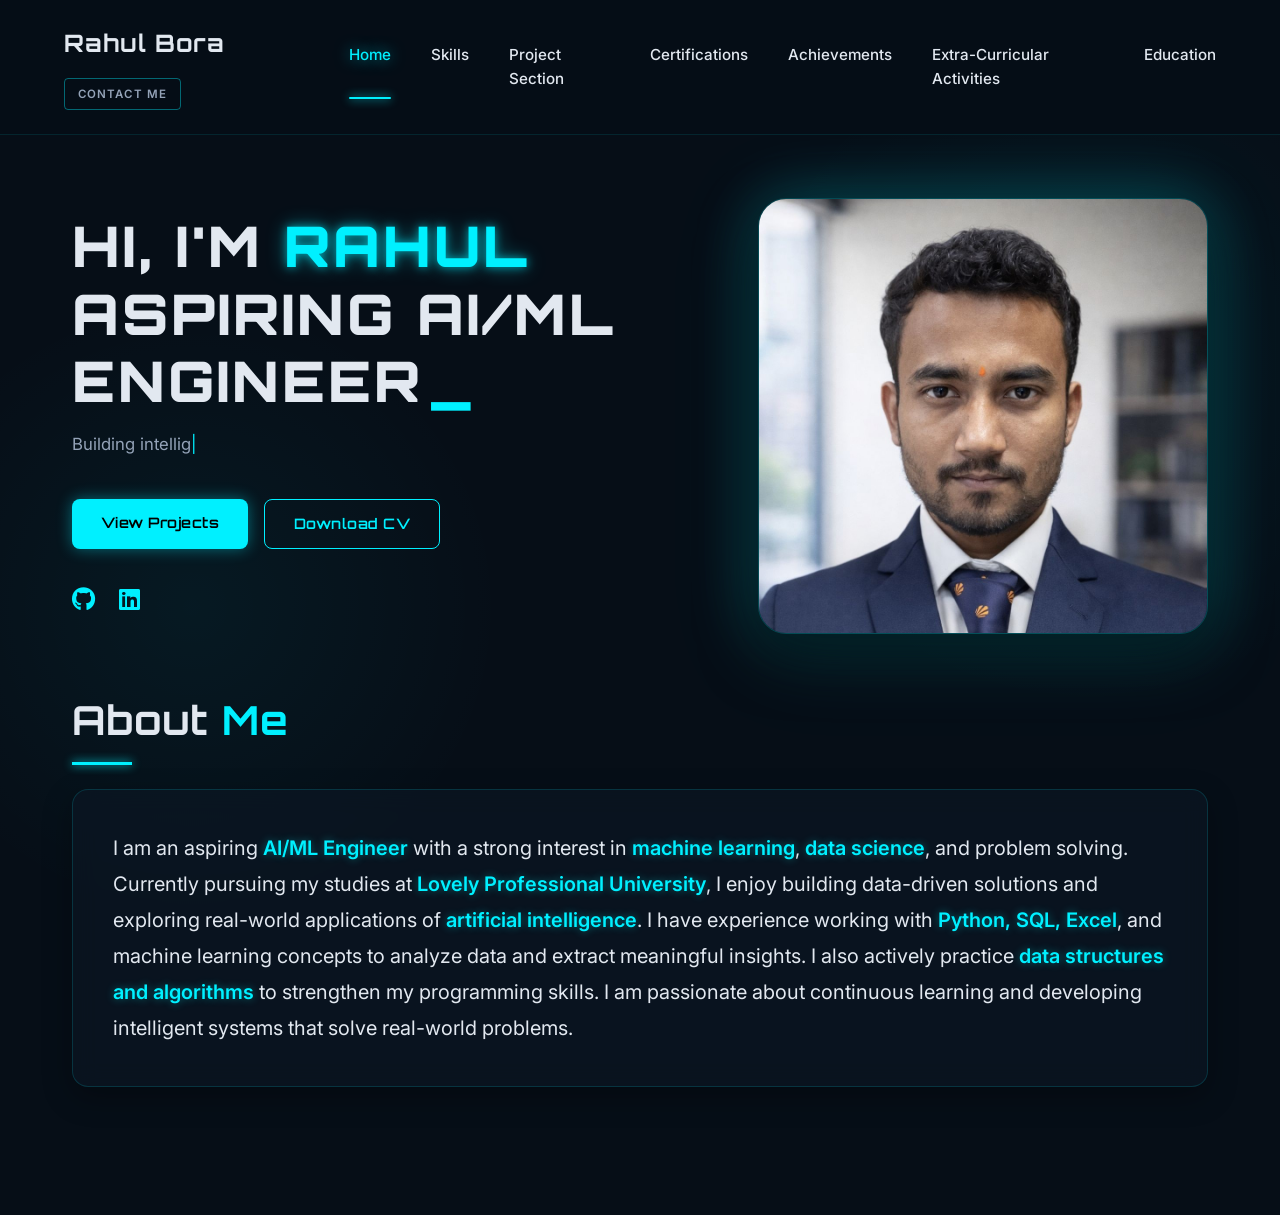
==== commit 3b2aa5f4: "changes" ====
--- a/index.html
+++ b/index.html
@@ -56,16 +56,16 @@
         </section>
 
         <section id="about" class="about-section" style="padding-top: 0; margin-top: -2rem;">
-            <div class="section-header" style="text-align: left;">
+            <div class="section-header" style="text-align: left; margin-bottom: 1.5rem;">
                 <h2>About <span class="highlight">Me</span></h2>
                 <div class="underline" style="margin-left: 0;"></div>
             </div>
-            <div style="text-align: left; color: var(--text-muted); font-size: 1.35rem; line-height: 1.8;">
-                <p>I am an aspiring AI/ML Engineer with a strong interest in machine learning, data science, and problem
-                    solving. Currently pursuing my studies at Lovely Professional University, I enjoy building
-                    data-driven solutions and exploring real-world applications of artificial intelligence. I have
-                    experience working with Python, SQL, Excel, and machine learning concepts to analyze data and
-                    extract meaningful insights. I also actively practice data structures and algorithms to strengthen
+            <div class="about-glass-card">
+                <p>I am an aspiring <span class="highlight-text">AI/ML Engineer</span> with a strong interest in <span class="highlight-text">machine learning</span>, <span class="highlight-text">data science</span>, and problem
+                    solving. Currently pursuing my studies at <span class="highlight-text">Lovely Professional University</span>, I enjoy building
+                    data-driven solutions and exploring real-world applications of <span class="highlight-text">artificial intelligence</span>. I have
+                    experience working with <span class="highlight-text">Python, SQL, Excel</span>, and machine learning concepts to analyze data and
+                    extract meaningful insights. I also actively practice <span class="highlight-text">data structures and algorithms</span> to strengthen
                     my programming skills. I am passionate about continuous learning and developing intelligent systems
                     that solve real-world problems.</p>
             </div>
--- a/styles.css
+++ b/styles.css
@@ -287,6 +287,57 @@
 /* About Section */
 .about-section {
     padding: 5rem 0 8rem 0;
+}
+
+.about-glass-card {
+    background: rgba(13, 24, 37, 0.6);
+    backdrop-filter: blur(12px);
+    border: 1px solid rgba(0, 240, 255, 0.15);
+    border-radius: 16px;
+    padding: 2.5rem;
+    position: relative;
+    overflow: hidden;
+    transition: all 0.4s cubic-bezier(0.175, 0.885, 0.32, 1.275);
+    box-shadow: 0 10px 30px rgba(0, 0, 0, 0.3);
+    color: var(--text-color);
+    font-size: 1.25rem;
+    line-height: 1.8;
+}
+
+.about-glass-card::before {
+    content: '';
+    position: absolute;
+    top: 0;
+    left: 0;
+    width: 4px;
+    height: 100%;
+    background: var(--accent-color);
+    box-shadow: 0 0 15px var(--accent-color);
+    transform: scaleY(0);
+    transform-origin: top;
+    transition: transform 0.4s ease;
+}
+
+.about-glass-card:hover {
+    transform: translateY(-5px);
+    border-color: rgba(0, 240, 255, 0.4);
+    box-shadow: 0 15px 40px rgba(0, 0, 0, 0.5), inset 0 0 20px rgba(0, 240, 255, 0.05);
+    background: rgba(13, 24, 37, 0.8);
+}
+
+.about-glass-card:hover::before {
+    transform: scaleY(1);
+}
+
+.about-glass-card .highlight-text {
+    color: var(--accent-color);
+    font-weight: 600;
+    text-shadow: 0 0 8px rgba(0, 240, 255, 0.4);
+    transition: all 0.3s ease;
+}
+
+.about-glass-card .highlight-text:hover {
+    text-shadow: 0 0 15px rgba(0, 240, 255, 0.8);
 }
 
 .section-header {
